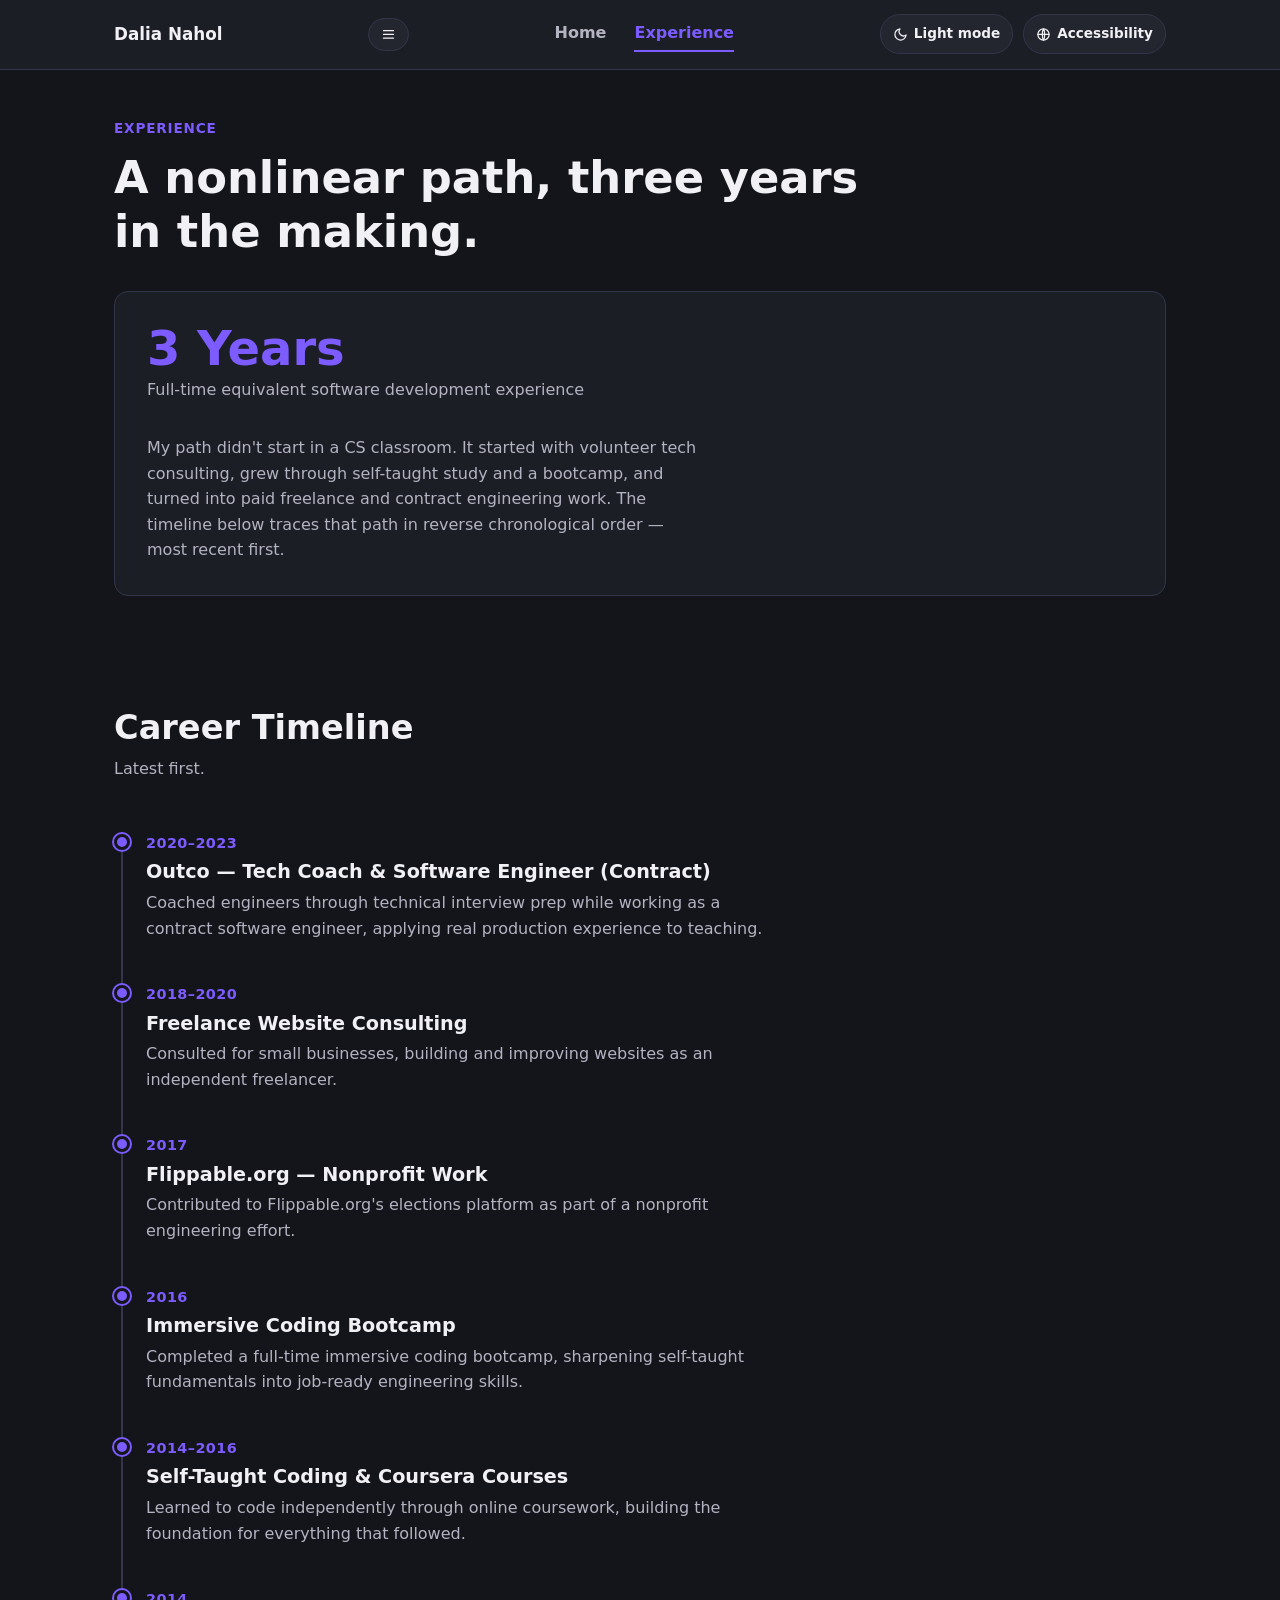
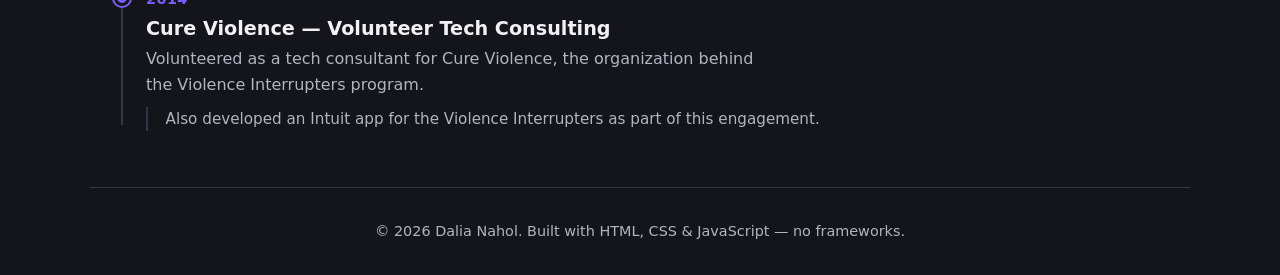
==== experience.html @ ab6d6e76 "first draft" ====
<!doctype html>
<html lang="en">
<head>
<meta charset="utf-8">
<meta name="viewport" content="width=device-width, initial-scale=1">
<title>Experience — Dalia Nahol</title>
<meta name="description" content="Career timeline for Dalia Nahol: 3 years of full-time equivalent software development experience across nonprofit, freelance, and contract work.">
<link rel="icon" href="assets/images/favicon.svg" type="image/svg+xml">
<link rel="stylesheet" href="css/styles.css">
<script>
  (function () {
    try {
      var theme = window.localStorage.getItem("theme");
      if (theme === "light") document.documentElement.setAttribute("data-theme", "light");
      var a11y = window.localStorage.getItem("a11y");
      if (a11y === "true") document.documentElement.setAttribute("data-a11y", "true");
    } catch (e) { /* localStorage unavailable; default dark theme applies */ }
  })();
</script>
</head>
<body>
<a class="skip-link" href="#main">Skip to main content</a>

<header class="site-header">
  <div class="container header-inner">
    <a class="brand" href="index.html">
      Dalia Nahol
    </a>

    <button class="icon-btn nav-toggle" type="button" data-nav-toggle aria-expanded="false" aria-controls="main-nav">
      <svg class="icon" viewBox="0 0 24 24" fill="none" stroke="currentColor" stroke-width="2" aria-hidden="true">
        <path d="M4 6h16M4 12h16M4 18h16" stroke-linecap="round"/>
      </svg>
      <span class="visually-hidden">Menu</span>
    </button>

    <nav class="main-nav" id="main-nav" data-main-nav aria-label="Primary">
      <a href="index.html">Home</a>
      <a href="experience.html" aria-current="page">Experience</a>
    </nav>

    <div class="header-controls">
      <button class="icon-btn" type="button" data-theme-toggle aria-pressed="false">
        <svg class="icon" viewBox="0 0 24 24" fill="none" stroke="currentColor" stroke-width="2" aria-hidden="true">
          <path d="M21 12.79A9 9 0 1 1 11.21 3 7 7 0 0 0 21 12.79Z" stroke-linejoin="round"/>
        </svg>
        <span data-theme-label>Light mode</span>
      </button>
      <button class="icon-btn" type="button" data-a11y-toggle aria-pressed="false">
        <svg class="icon" viewBox="0 0 24 24" fill="none" stroke="currentColor" stroke-width="2" aria-hidden="true">
          <circle cx="12" cy="12" r="9"/>
          <path d="M3 12h18M12 3c2.5 3 2.5 15 0 18M12 3c-2.5 3-2.5 15 0 18" stroke-linecap="round"/>
        </svg>
        <span>Accessibility</span>
      </button>
    </div>
  </div>
</header>

<main id="main">
  <section class="container" style="padding-top: 3rem;">
    <p class="hero-eyebrow">Experience</p>
    <h1 style="font-size: clamp(1.9rem, 1.5rem + 1.8vw, 2.8rem); max-width: 24ch;">A nonlinear path, three years in the making.</h1>

    <div class="summary-card reveal" style="margin-top: 2rem;">
      <div>
        <div class="summary-stat">3 Years</div>
        <div class="summary-stat-label">Full-time equivalent software development experience</div>
      </div>
      <p class="summary-text">
        My path didn't start in a CS classroom. It started with volunteer tech consulting, grew through
        self-taught study and a bootcamp, and turned into paid freelance and contract engineering work.
        The timeline below traces that path in reverse chronological order — most recent first.
      </p>
    </div>
  </section>

  <section class="container">
    <h2 class="section-title">Career Timeline</h2>
    <p class="section-intro">Latest first.</p>

    <ol class="timeline">
      <li class="timeline-item reveal">
        <span class="timeline-date">2020–2023</span>
        <h3>Outco — Tech Coach &amp; Software Engineer (Contract)</h3>
        <p>Coached engineers through technical interview prep while working as a contract software
          engineer, applying real production experience to teaching.</p>
      </li>

      <li class="timeline-item reveal">
        <span class="timeline-date">2018–2020</span>
        <h3>Freelance Website Consulting</h3>
        <p>Consulted for small businesses, building and improving websites as an independent freelancer.</p>
      </li>

      <li class="timeline-item reveal">
        <span class="timeline-date">2017</span>
        <h3>Flippable.org — Nonprofit Work</h3>
        <p>Contributed to Flippable.org's elections platform as part of a nonprofit engineering effort.</p>
      </li>

      <li class="timeline-item reveal">
        <span class="timeline-date">2016</span>
        <h3>Immersive Coding Bootcamp</h3>
        <p>Completed a full-time immersive coding bootcamp, sharpening self-taught fundamentals into
          job-ready engineering skills.</p>
      </li>

      <li class="timeline-item reveal">
        <span class="timeline-date">2014–2016</span>
        <h3>Self-Taught Coding &amp; Coursera Courses</h3>
        <p>Learned to code independently through online coursework, building the foundation for
          everything that followed.</p>
      </li>

      <li class="timeline-item reveal">
        <span class="timeline-date">2014</span>
        <h3>Cure Violence — Volunteer Tech Consulting</h3>
        <p>Volunteered as a tech consultant for Cure Violence, the organization behind the Violence
          Interrupters program.</p>
        <div class="timeline-sub">Also developed an Intuit app for the Violence Interrupters as part of this engagement.</div>
      </li>
    </ol>
  </section>
</main>

<footer class="site-footer container">
  <p>© 2026 Dalia Nahol. Built with HTML, CSS &amp; JavaScript — no frameworks.</p>
</footer>

<script src="js/main.js" defer></script>
</body>
</html>
---- css/styles.css ----
/* ==========================================================================
   Reset & base
   ========================================================================== */
*,
*::before,
*::after {
  box-sizing: border-box;
}

html {
  -webkit-text-size-adjust: 100%;
  text-size-adjust: 100%;
  scroll-behavior: smooth;
}

body,
h1,
h2,
h3,
p,
ul,
ol,
figure,
blockquote {
  margin: 0;
}

ul,
ol {
  padding: 0;
  list-style: none;
}

img,
svg {
  display: block;
  max-width: 100%;
}

button {
  font: inherit;
  color: inherit;
  background: none;
  border: 0;
  cursor: pointer;
}

a {
  color: inherit;
}

/* ==========================================================================
   Theme tokens
   Default (no attributes) = dark theme. [data-theme="light"] overrides.
   [data-a11y="true"] overrides again with a high-contrast palette + larger type.
   ========================================================================== */
:root {
  --bg: #14151a;
  --bg-elevated: #1c1e26;
  --bg-elevated-2: #23262f;
  --text: #f1f0f5;
  --text-muted: #b4b3c2;
  --border: #33364a;
  --accent: #7c5cff;
  --accent-hover: #9a7fff;
  --accent-text: #ffffff;
  --focus-ring: #ffd166;
  --shadow: rgba(0, 0, 0, 0.45);

  --font-body: "Segoe UI", system-ui, -apple-system, Roboto, Helvetica, Arial, sans-serif;
  --base-font-size: 16px;
  --line-height: 1.6;
  --border-width: 1px;
  --radius: 14px;

  --dur-fast: 150ms;
  --dur-med: 260ms;
  --dur-slow: 420ms;
  --ease: cubic-bezier(0.4, 0, 0.2, 1);
}

html[data-theme="light"] {
  --bg: #f7f7fb;
  --bg-elevated: #ffffff;
  --bg-elevated-2: #eeedf6;
  --text: #1b1c22;
  --text-muted: #55566b;
  --border: #dcdbe6;
  --accent: #5b3df0;
  --accent-hover: #4a2fd6;
  --accent-text: #ffffff;
  --focus-ring: #5b3df0;
  --shadow: rgba(20, 20, 40, 0.12);
}

html[data-a11y="true"] {
  --bg: #000000;
  --bg-elevated: #0d0d0d;
  --bg-elevated-2: #161616;
  --text: #ffffff;
  --text-muted: #f0f0f0;
  --border: #ffffff;
  --accent: #ffd166;
  --accent-hover: #ffe08a;
  --accent-text: #000000;
  --focus-ring: #00e5ff;
  --border-width: 2px;
  --base-font-size: 19px;
  --line-height: 1.75;
}

html[data-theme="light"][data-a11y="true"] {
  --bg: #ffffff;
  --bg-elevated: #ffffff;
  --bg-elevated-2: #f0f0f0;
  --text: #000000;
  --text-muted: #1a1a1a;
  --border: #000000;
  --accent: #2a1a99;
  --accent-hover: #1c0f7a;
  --accent-text: #ffffff;
  --focus-ring: #b3390a;
}

body {
  background: var(--bg);
  color: var(--text);
  font-family: var(--font-body);
  font-size: var(--base-font-size);
  line-height: var(--line-height);
  letter-spacing: normal;
  transition: background-color var(--dur-med) var(--ease), color var(--dur-med) var(--ease);
}

html[data-a11y="true"] body {
  letter-spacing: 0.01em;
}

h1,
h2,
h3 {
  line-height: 1.2;
  font-weight: 700;
}

/* Focus visibility -- never remove without replacing */
a:focus-visible,
button:focus-visible,
[tabindex]:focus-visible {
  outline: 3px solid var(--focus-ring);
  outline-offset: 3px;
  border-radius: 4px;
}

/* Respect reduced-motion preference: shorten/disable non-essential animation */
@media (prefers-reduced-motion: reduce) {
  html {
    scroll-behavior: auto;
  }
  *,
  *::before,
  *::after {
    animation-duration: 0.001ms !important;
    animation-iteration-count: 1 !important;
    transition-duration: 0.001ms !important;
    scroll-behavior: auto !important;
  }
}

/* ==========================================================================
   Utility
   ========================================================================== */
.visually-hidden {
  position: absolute;
  width: 1px;
  height: 1px;
  padding: 0;
  margin: -1px;
  overflow: hidden;
  clip: rect(0, 0, 0, 0);
  white-space: nowrap;
  border: 0;
}

.skip-link {
  position: absolute;
  left: 1rem;
  top: -4rem;
  z-index: 1000;
  background: var(--accent);
  color: var(--accent-text);
  padding: 0.75rem 1.25rem;
  border-radius: 8px;
  font-weight: 600;
  transition: top var(--dur-fast) var(--ease);
}

.skip-link:focus {
  top: 1rem;
}

.container {
  width: 100%;
  max-width: 1100px;
  margin-inline: auto;
  padding-inline: 1.5rem;
}

.section-title {
  font-size: clamp(1.5rem, 1.2rem + 1.2vw, 2.1rem);
  margin-bottom: 0.5rem;
}

.section-intro {
  color: var(--text-muted);
  max-width: 60ch;
  margin-bottom: 2rem;
}

section {
  padding-block: 3.5rem;
}

/* ==========================================================================
   Header / Nav
   ========================================================================== */
.site-header {
  position: sticky;
  top: 0;
  z-index: 100;
  background: var(--bg-elevated);
  border-bottom: var(--border-width) solid var(--border);
  transition: background-color var(--dur-med) var(--ease), border-color var(--dur-med) var(--ease);
}

.header-inner {
  display: flex;
  align-items: center;
  justify-content: space-between;
  gap: 1rem;
  padding-block: 0.9rem;
}

.brand {
  display: flex;
  align-items: center;
  gap: 0.6rem;
  font-weight: 700;
  font-size: 1.05rem;
  text-decoration: none;
  white-space: nowrap;
}

.brand img {
  width: 30px;
  height: 30px;
  border-radius: 8px;
}

.nav-toggle {
  display: none;
  padding: 0.5rem;
  border-radius: 8px;
}

.nav-toggle:hover {
  background: var(--bg-elevated-2);
}

.main-nav {
  display: flex;
  align-items: center;
  gap: 1.75rem;
}

.main-nav a {
  text-decoration: none;
  color: var(--text-muted);
  font-weight: 600;
  padding-block: 0.25rem;
  border-bottom: 2px solid transparent;
  transition: color var(--dur-fast) var(--ease), border-color var(--dur-fast) var(--ease);
}

.main-nav a:hover {
  color: var(--text);
}

.main-nav a[aria-current="page"] {
  color: var(--accent);
  border-color: var(--accent);
}

.header-controls {
  display: flex;
  align-items: center;
  gap: 0.6rem;
}

.icon-btn {
  display: inline-flex;
  align-items: center;
  gap: 0.4rem;
  padding: 0.5rem 0.75rem;
  border-radius: 999px;
  border: var(--border-width) solid var(--border);
  background: var(--bg-elevated-2);
  font-size: 0.85rem;
  font-weight: 600;
  transition: background-color var(--dur-fast) var(--ease), transform var(--dur-fast) var(--ease),
    border-color var(--dur-fast) var(--ease);
}

.icon-btn:hover {
  background: var(--accent);
  color: var(--accent-text);
  border-color: var(--accent);
}

.icon-btn:active {
  transform: scale(0.96);
}

.icon-btn[aria-pressed="true"] {
  background: var(--accent);
  color: var(--accent-text);
  border-color: var(--accent);
}

.icon-btn .icon {
  width: 1.1em;
  height: 1.1em;
  flex-shrink: 0;
}

@media (max-width: 720px) {
  .nav-toggle {
    display: inline-flex;
  }

  .main-nav {
    position: absolute;
    left: 0;
    right: 0;
    top: 100%;
    flex-direction: column;
    align-items: flex-start;
    gap: 0;
    background: var(--bg-elevated);
    border-bottom: var(--border-width) solid var(--border);
    max-height: 0;
    overflow: hidden;
    transition: max-height var(--dur-med) var(--ease);
  }

  .main-nav.is-open {
    max-height: 240px;
  }

  .main-nav a {
    width: 100%;
    padding: 0.9rem 1.5rem;
    border-bottom: 1px solid var(--border);
    border-left: 3px solid transparent;
  }

  .main-nav a[aria-current="page"] {
    border-left-color: var(--accent);
    border-bottom-color: var(--border);
  }

  .header-controls span.icon-btn-label {
    display: none;
  }
}

/* ==========================================================================
   Hero
   ========================================================================== */
.hero {
  padding-block: clamp(3rem, 6vw, 6rem);
  text-align: left;
}

.hero-eyebrow {
  color: var(--accent);
  font-weight: 700;
  letter-spacing: 0.06em;
  text-transform: uppercase;
  font-size: 0.85rem;
  margin-bottom: 0.75rem;
}

.hero h1 {
  font-size: clamp(2.1rem, 1.6rem + 2.4vw, 3.4rem);
  max-width: 18ch;
}

.hero p.lede {
  margin-top: 1.25rem;
  max-width: 60ch;
  font-size: 1.15rem;
  color: var(--text-muted);
}

.hero-ctas {
  margin-top: 2rem;
  display: flex;
  flex-wrap: wrap;
  gap: 1rem;
}

.btn {
  display: inline-flex;
  align-items: center;
  gap: 0.5rem;
  padding: 0.85rem 1.6rem;
  border-radius: 999px;
  font-weight: 700;
  text-decoration: none;
  transition: background-color var(--dur-fast) var(--ease), transform var(--dur-fast) var(--ease),
    box-shadow var(--dur-fast) var(--ease), color var(--dur-fast) var(--ease);
}

.btn-primary {
  background: var(--accent);
  color: var(--accent-text);
}

.btn-primary:hover {
  background: var(--accent-hover);
  box-shadow: 0 10px 30px -12px var(--shadow);
  transform: translateY(-2px);
}

.btn-secondary {
  background: transparent;
  border: var(--border-width) solid var(--border);
  color: var(--text);
}

.btn-secondary:hover {
  border-color: var(--accent);
  color: var(--accent);
  transform: translateY(-2px);
}

/* ==========================================================================
   Scroll-reveal
   ========================================================================== */
.reveal {
  opacity: 0;
  transform: translateY(24px);
  transition: opacity var(--dur-slow) var(--ease), transform var(--dur-slow) var(--ease);
}

.reveal.is-visible {
  opacity: 1;
  transform: translateY(0);
}

/* ==========================================================================
   Cards
   ========================================================================== */
.card-grid {
  display: grid;
  grid-template-columns: repeat(auto-fit, minmax(260px, 1fr));
  gap: 1.5rem;
}

.card {
  background: var(--bg-elevated);
  border: var(--border-width) solid var(--border);
  border-radius: var(--radius);
  overflow: hidden;
  display: flex;
  flex-direction: column;
  transition: transform var(--dur-fast) var(--ease), box-shadow var(--dur-fast) var(--ease),
    border-color var(--dur-fast) var(--ease), background-color var(--dur-med) var(--ease);
}

.card:hover {
  transform: translateY(-6px);
  box-shadow: 0 20px 40px -20px var(--shadow);
  border-color: var(--accent);
}

.card-thumb {
  aspect-ratio: 4 / 3;
  width: 100%;
  object-fit: cover;
  background: var(--bg-elevated-2);
}

.card-body {
  padding: 1.25rem 1.4rem 1.5rem;
  display: flex;
  flex-direction: column;
  gap: 0.6rem;
  flex: 1;
}

.card-body h3 {
  font-size: 1.15rem;
}

.card-caption {
  color: var(--text-muted);
  font-size: 0.95rem;
  flex: 1;
}

.card-actions {
  display: flex;
  gap: 0.75rem;
  margin-top: 0.5rem;
  flex-wrap: wrap;
}

.card-actions .btn {
  padding: 0.55rem 1.1rem;
  font-size: 0.9rem;
}

/* ==========================================================================
   Gallery (graphic design placeholders inside Work)
   ========================================================================== */
.gallery-grid {
  display: grid;
  grid-template-columns: repeat(auto-fit, minmax(180px, 1fr));
  gap: 1.25rem;
}

.gallery-item {
  background: var(--bg-elevated);
  border: var(--border-width) solid var(--border);
  border-radius: var(--radius);
  overflow: hidden;
  padding: 0;
  text-align: left;
  transition: transform var(--dur-fast) var(--ease), border-color var(--dur-fast) var(--ease);
}

.gallery-item:hover {
  transform: translateY(-4px);
  border-color: var(--accent);
}

.gallery-item img {
  width: 100%;
  height: auto;
}

.gallery-caption {
  display: block;
  padding: 0.6rem 0.9rem;
  font-size: 0.85rem;
  color: var(--text-muted);
}

/* ==========================================================================
   Modal / lightbox
   ========================================================================== */
.modal-overlay {
  position: fixed;
  inset: 0;
  background: rgba(0, 0, 0, 0.6);
  display: flex;
  align-items: center;
  justify-content: center;
  padding: 1.5rem;
  z-index: 1000;
  opacity: 0;
  visibility: hidden;
  transition: opacity var(--dur-med) var(--ease), visibility 0s linear var(--dur-med);
}

.modal-overlay.is-open {
  opacity: 1;
  visibility: visible;
  transition: opacity var(--dur-med) var(--ease), visibility 0s linear 0s;
}

.modal {
  position: relative;
  background: var(--bg-elevated);
  border: var(--border-width) solid var(--border);
  border-radius: var(--radius);
  max-width: 640px;
  width: 100%;
  max-height: 85vh;
  overflow-y: auto;
  padding: 1.75rem;
  transform: scale(0.94) translateY(10px);
  transition: transform var(--dur-med) var(--ease);
}

.modal-overlay.is-open .modal {
  transform: scale(1) translateY(0);
}

.modal-body {
  padding-right: 2.5rem;
}

.modal-close {
  position: absolute;
  top: 1.25rem;
  right: 1.25rem;
  padding: 0.4rem;
  border-radius: 8px;
  flex-shrink: 0;
  background: var(--bg-elevated-2);
  border: var(--border-width) solid var(--border);
}

.modal-close:hover {
  background: var(--bg-elevated-2);
}

.modal-media {
  width: 100%;
  border-radius: 10px;
  overflow: hidden;
  margin-bottom: 1rem;
  border: var(--border-width) solid var(--border);
}

.modal-media img {
  width: 100%;
}

.modal-embed-note {
  padding: 2.5rem 1rem;
  text-align: center;
  color: var(--text-muted);
  background: var(--bg-elevated-2);
  font-size: 0.9rem;
}

.modal p {
  color: var(--text-muted);
  margin-bottom: 0.75rem;
}

.modal-link {
  color: var(--accent);
  font-weight: 700;
  text-decoration: underline;
}

/* ==========================================================================
   Experience page: summary + timeline
   ========================================================================== */
.summary-card {
  background: var(--bg-elevated);
  border: var(--border-width) solid var(--border);
  border-radius: var(--radius);
  padding: 2rem;
  display: flex;
  flex-wrap: wrap;
  gap: 2rem;
  align-items: center;
  justify-content: space-between;
}

.summary-stat {
  font-size: clamp(2.2rem, 1.6rem + 2vw, 3rem);
  font-weight: 800;
  color: var(--accent);
  line-height: 1;
}

.summary-stat-label {
  color: var(--text-muted);
  margin-top: 0.35rem;
}

.summary-text {
  max-width: 55ch;
  color: var(--text-muted);
}

.timeline {
  position: relative;
  margin-top: 3rem;
  padding-left: 2rem;
}

.timeline::before {
  content: "";
  position: absolute;
  left: 7px;
  top: 6px;
  bottom: 6px;
  width: 2px;
  background: var(--border);
}

.timeline-item {
  position: relative;
  padding-bottom: 2.5rem;
}

.timeline-item:last-child {
  padding-bottom: 0;
}

.timeline-item::before {
  content: "";
  position: absolute;
  left: -2rem;
  top: 4px;
  width: 16px;
  height: 16px;
  border-radius: 50%;
  background: var(--accent);
  border: 3px solid var(--bg);
  box-shadow: 0 0 0 2px var(--accent);
}

.timeline-date {
  display: inline-block;
  font-weight: 700;
  color: var(--accent);
  font-size: 0.9rem;
  letter-spacing: 0.03em;
  margin-bottom: 0.35rem;
}

.timeline-item h3 {
  font-size: 1.2rem;
  margin-bottom: 0.4rem;
}

.timeline-item p {
  color: var(--text-muted);
  max-width: 62ch;
}

.timeline-sub {
  margin-top: 0.6rem;
  padding-left: 1.1rem;
  border-left: 2px solid var(--border);
  color: var(--text-muted);
  font-size: 0.95rem;
}

/* ==========================================================================
   Footer
   ========================================================================== */
.site-footer {
  border-top: var(--border-width) solid var(--border);
  padding-block: 2rem;
  color: var(--text-muted);
  font-size: 0.9rem;
  text-align: center;
  transition: border-color var(--dur-med) var(--ease);
}

.site-footer a {
  color: var(--text);
  text-decoration: underline;
}
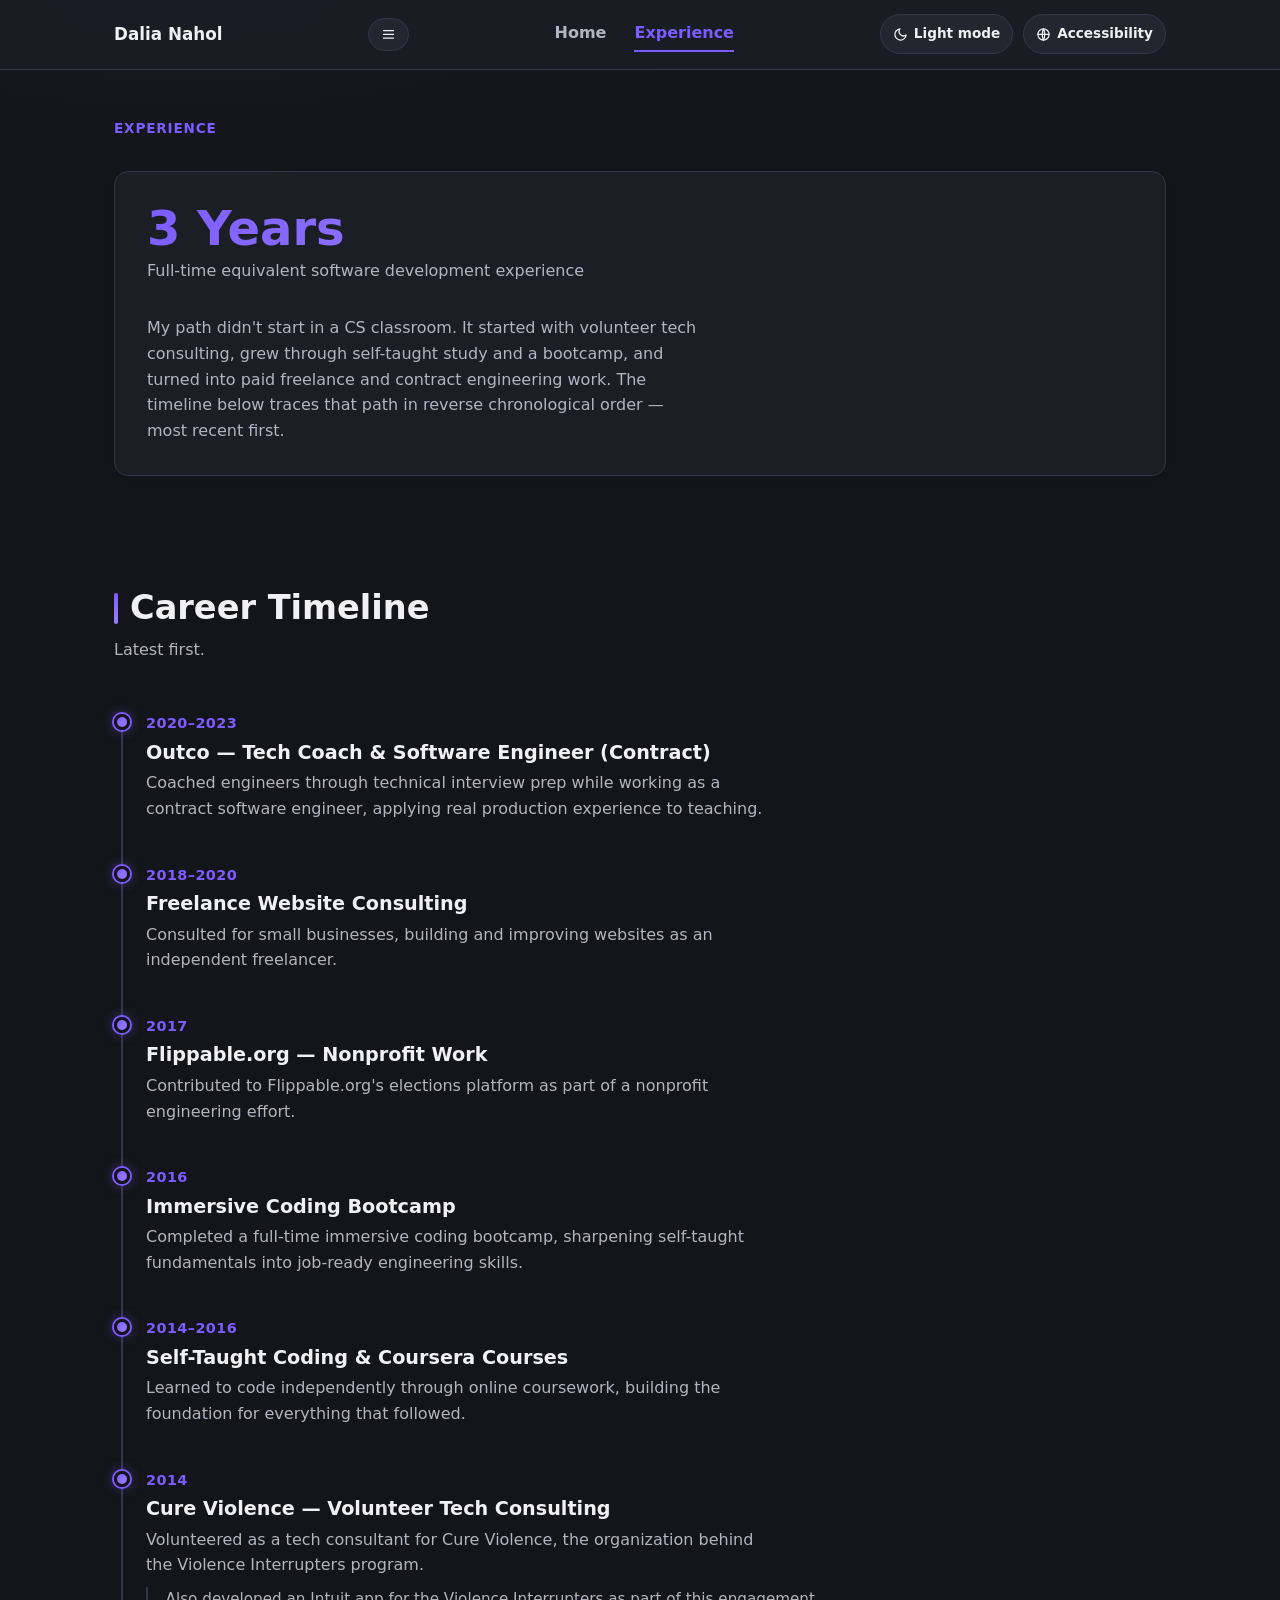
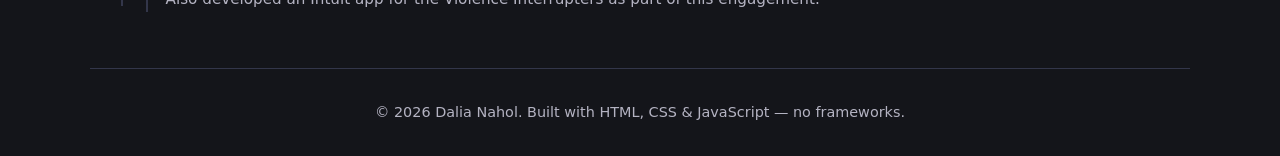
==== commit 19b5600a: "fix h1 for w3 validator and screen reader compliance" ====
--- a/experience.html
+++ b/experience.html
@@ -59,8 +59,8 @@
 
 <main id="main">
   <section class="container" style="padding-top: 3rem;">
+    <h1 class="visually-hidden">Experience — Dalia Nahol</h1>
     <p class="hero-eyebrow">Experience</p>
-    <h1 style="font-size: clamp(1.9rem, 1.5rem + 1.8vw, 2.8rem); max-width: 24ch;">A nonlinear path, three years in the making.</h1>
 
     <div class="summary-card reveal" style="margin-top: 2rem;">
       <div>
--- a/css/styles.css
+++ b/css/styles.css
@@ -123,7 +123,7 @@
 }
 
 body {
-  background: var(--bg);
+  background: radial-gradient(1200px 600px at 15% -10%, color-mix(in srgb, var(--accent) 7%, transparent), transparent 60%), var(--bg);
   color: var(--text);
   font-family: var(--font-body);
   font-size: var(--base-font-size);
@@ -133,6 +133,7 @@
 }
 
 html[data-a11y="true"] body {
+  background: var(--bg);
   letter-spacing: 0.01em;
 }
 
@@ -207,8 +208,21 @@
 }
 
 .section-title {
+  position: relative;
   font-size: clamp(1.5rem, 1.2rem + 1.2vw, 2.1rem);
   margin-bottom: 0.5rem;
+  padding-left: 1rem;
+}
+
+.section-title::before {
+  content: "";
+  position: absolute;
+  left: 0;
+  top: 0.15em;
+  bottom: 0.15em;
+  width: 4px;
+  border-radius: 999px;
+  background: linear-gradient(180deg, var(--accent), var(--accent-hover));
 }
 
 .section-intro {
@@ -228,7 +242,9 @@
   position: sticky;
   top: 0;
   z-index: 100;
-  background: var(--bg-elevated);
+  background: color-mix(in srgb, var(--bg-elevated) 85%, transparent);
+  backdrop-filter: blur(10px);
+  -webkit-backdrop-filter: blur(10px);
   border-bottom: var(--border-width) solid var(--border);
   transition: background-color var(--dur-med) var(--ease), border-color var(--dur-med) var(--ease);
 }
@@ -312,7 +328,7 @@
 }
 
 .icon-btn:hover {
-  background: var(--accent);
+  background: linear-gradient(135deg, var(--accent), var(--accent-hover));
   color: var(--accent-text);
   border-color: var(--accent);
 }
@@ -322,7 +338,7 @@
 }
 
 .icon-btn[aria-pressed="true"] {
-  background: var(--accent);
+  background: linear-gradient(135deg, var(--accent), var(--accent-hover));
   color: var(--accent-text);
   border-color: var(--accent);
 }
@@ -423,13 +439,13 @@
 }
 
 .btn-primary {
-  background: var(--accent);
+  background: linear-gradient(135deg, var(--accent), var(--accent-hover));
   color: var(--accent-text);
+  box-shadow: 0 4px 16px -8px var(--shadow);
 }
 
 .btn-primary:hover {
-  background: var(--accent-hover);
-  box-shadow: 0 10px 30px -12px var(--shadow);
+  box-shadow: 0 10px 30px -10px var(--shadow);
   transform: translateY(-2px);
 }
 
@@ -475,6 +491,7 @@
   overflow: hidden;
   display: flex;
   flex-direction: column;
+  box-shadow: 0 2px 10px -6px var(--shadow);
   transition: transform var(--dur-fast) var(--ease), box-shadow var(--dur-fast) var(--ease),
     border-color var(--dur-fast) var(--ease), background-color var(--dur-med) var(--ease);
 }
@@ -538,12 +555,15 @@
   overflow: hidden;
   padding: 0;
   text-align: left;
-  transition: transform var(--dur-fast) var(--ease), border-color var(--dur-fast) var(--ease);
+  box-shadow: 0 2px 10px -6px var(--shadow);
+  transition: transform var(--dur-fast) var(--ease), border-color var(--dur-fast) var(--ease),
+    box-shadow var(--dur-fast) var(--ease);
 }
 
 .gallery-item:hover {
   transform: translateY(-4px);
   border-color: var(--accent);
+  box-shadow: 0 14px 30px -16px var(--shadow);
 }
 
 .gallery-item img {
@@ -591,6 +611,7 @@
   max-height: 85vh;
   overflow-y: auto;
   padding: 1.75rem;
+  box-shadow: 0 30px 60px -20px var(--shadow);
   transform: scale(0.94) translateY(10px);
   transition: transform var(--dur-med) var(--ease);
 }
@@ -662,13 +683,23 @@
   gap: 2rem;
   align-items: center;
   justify-content: space-between;
+  box-shadow: 0 2px 10px -6px var(--shadow);
 }
 
 .summary-stat {
   font-size: clamp(2.2rem, 1.6rem + 2vw, 3rem);
   font-weight: 800;
+  line-height: 1;
+  background: linear-gradient(135deg, var(--accent), var(--accent-hover));
+  -webkit-background-clip: text;
+  background-clip: text;
+  color: transparent;
+}
+
+html[data-a11y="true"] .summary-stat {
+  -webkit-background-clip: initial;
+  background-clip: initial;
   color: var(--accent);
-  line-height: 1;
 }
 
 .summary-stat-label {
@@ -714,9 +745,9 @@
   width: 16px;
   height: 16px;
   border-radius: 50%;
-  background: var(--accent);
+  background: linear-gradient(135deg, var(--accent), var(--accent-hover));
   border: 3px solid var(--bg);
-  box-shadow: 0 0 0 2px var(--accent);
+  box-shadow: 0 0 0 2px var(--accent), 0 0 14px -2px var(--accent);
 }
 
 .timeline-date {
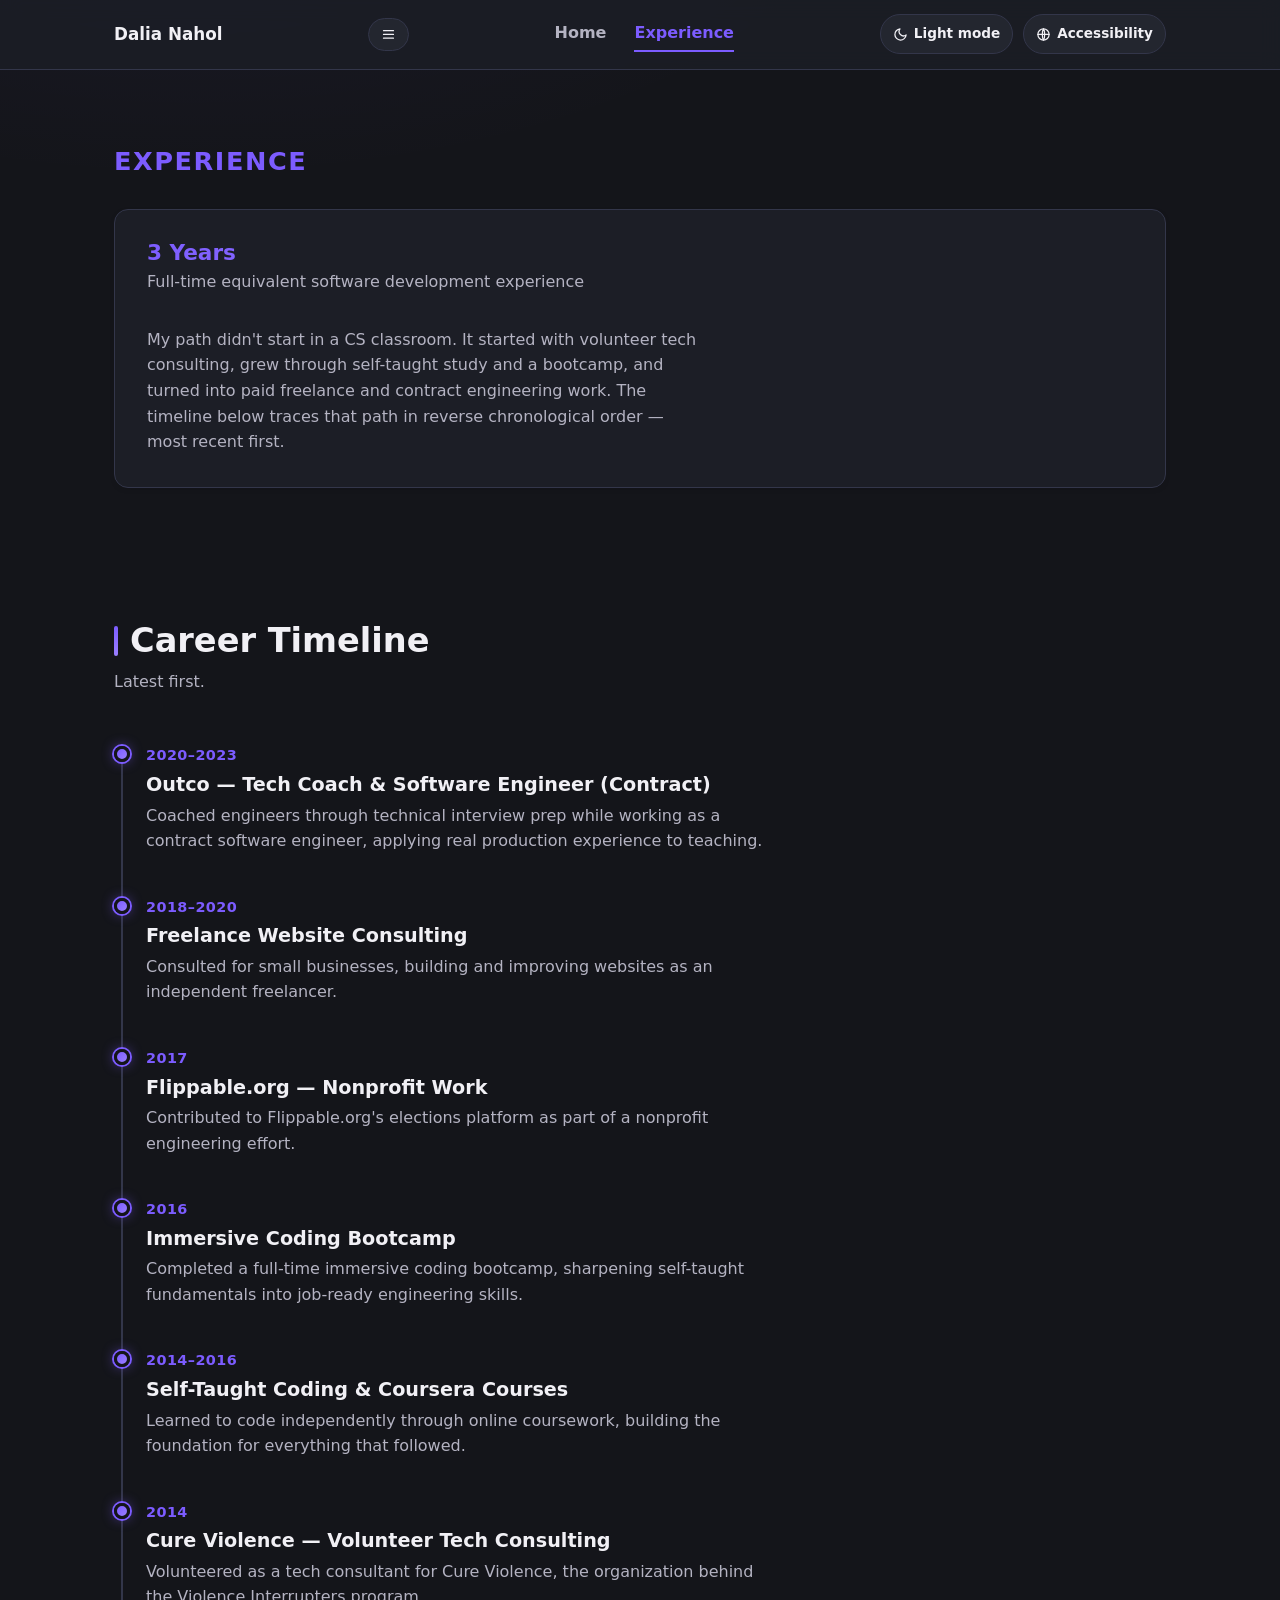
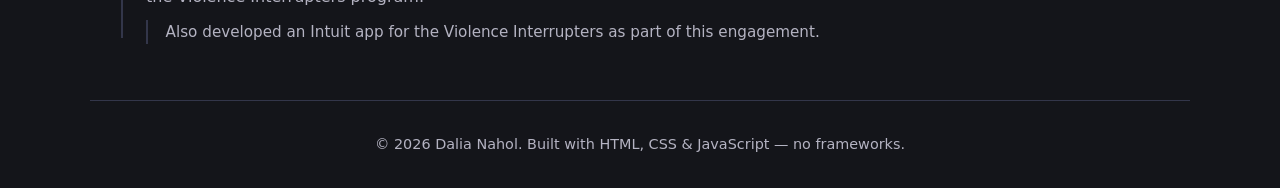
==== commit 7712fc82: "fix hero eyebrow and subheading" ====
--- a/experience.html
+++ b/experience.html
@@ -58,9 +58,8 @@
 </header>
 
 <main id="main">
-  <section class="container" style="padding-top: 3rem;">
-    <h1 class="visually-hidden">Experience — Dalia Nahol</h1>
-    <p class="hero-eyebrow">Experience</p>
+  <section class="hero container">
+    <h1 class="hero-eyebrow">Experience</h1>
 
     <div class="summary-card reveal" style="margin-top: 2rem;">
       <div>
--- a/css/styles.css
+++ b/css/styles.css
@@ -403,13 +403,8 @@
   font-weight: 700;
   letter-spacing: 0.06em;
   text-transform: uppercase;
-  font-size: 0.85rem;
+  font-size: 1.6rem;
   margin-bottom: 0.75rem;
-}
-
-.hero h1 {
-  font-size: clamp(2.1rem, 1.6rem + 2.4vw, 3.4rem);
-  max-width: 18ch;
 }
 
 .hero p.lede {
@@ -687,7 +682,7 @@
 }
 
 .summary-stat {
-  font-size: clamp(2.2rem, 1.6rem + 2vw, 3rem);
+  font-size: 1.35rem;
   font-weight: 800;
   line-height: 1;
   background: linear-gradient(135deg, var(--accent), var(--accent-hover));
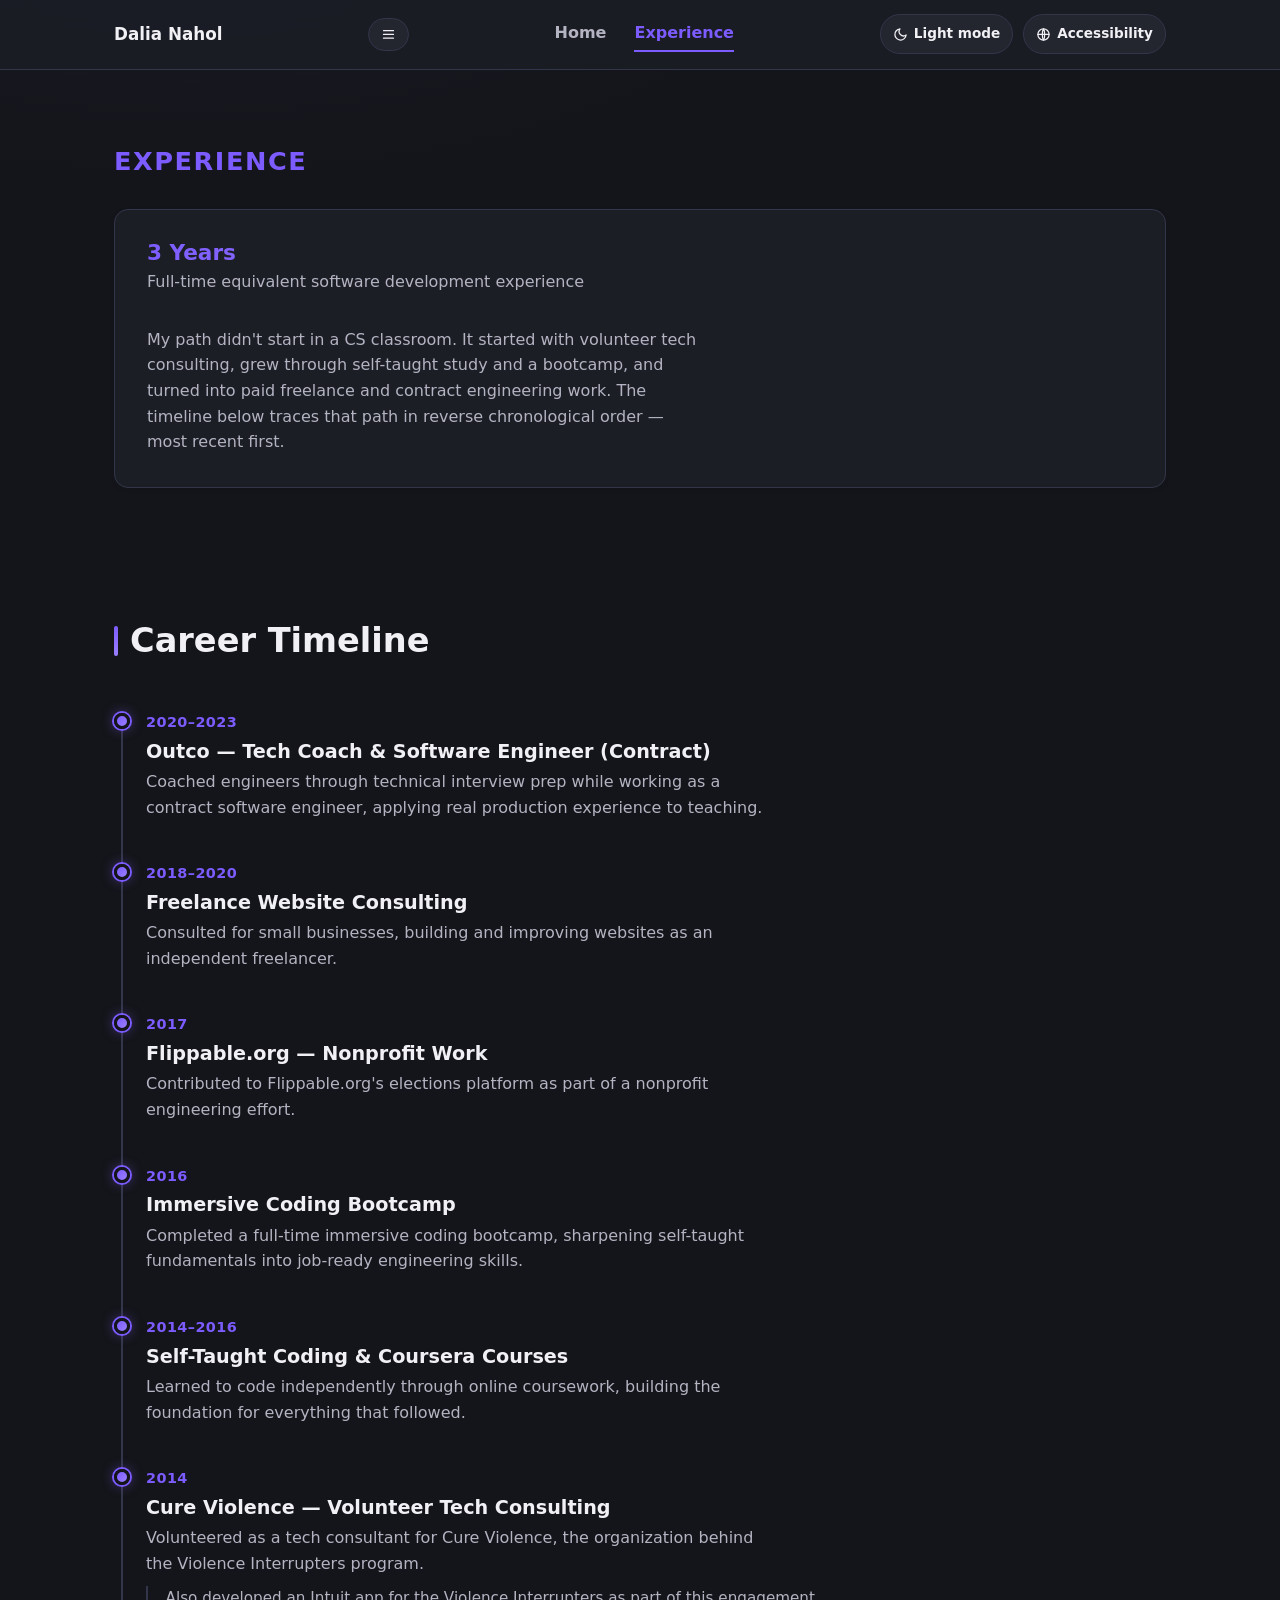
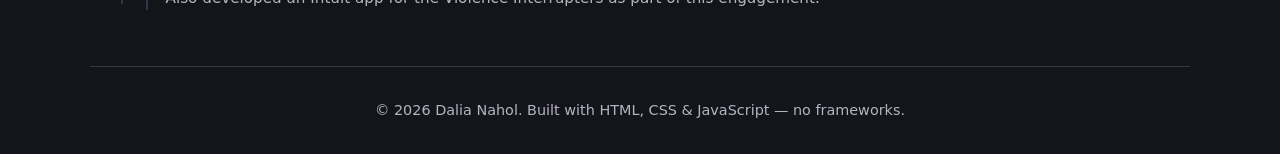
==== commit 876ae4c4: "update photos and links, OS" ====
--- a/experience.html
+++ b/experience.html
@@ -76,8 +76,6 @@
 
   <section class="container">
     <h2 class="section-title">Career Timeline</h2>
-    <p class="section-intro">Latest first.</p>
-
     <ol class="timeline">
       <li class="timeline-item reveal">
         <span class="timeline-date">2020–2023</span>
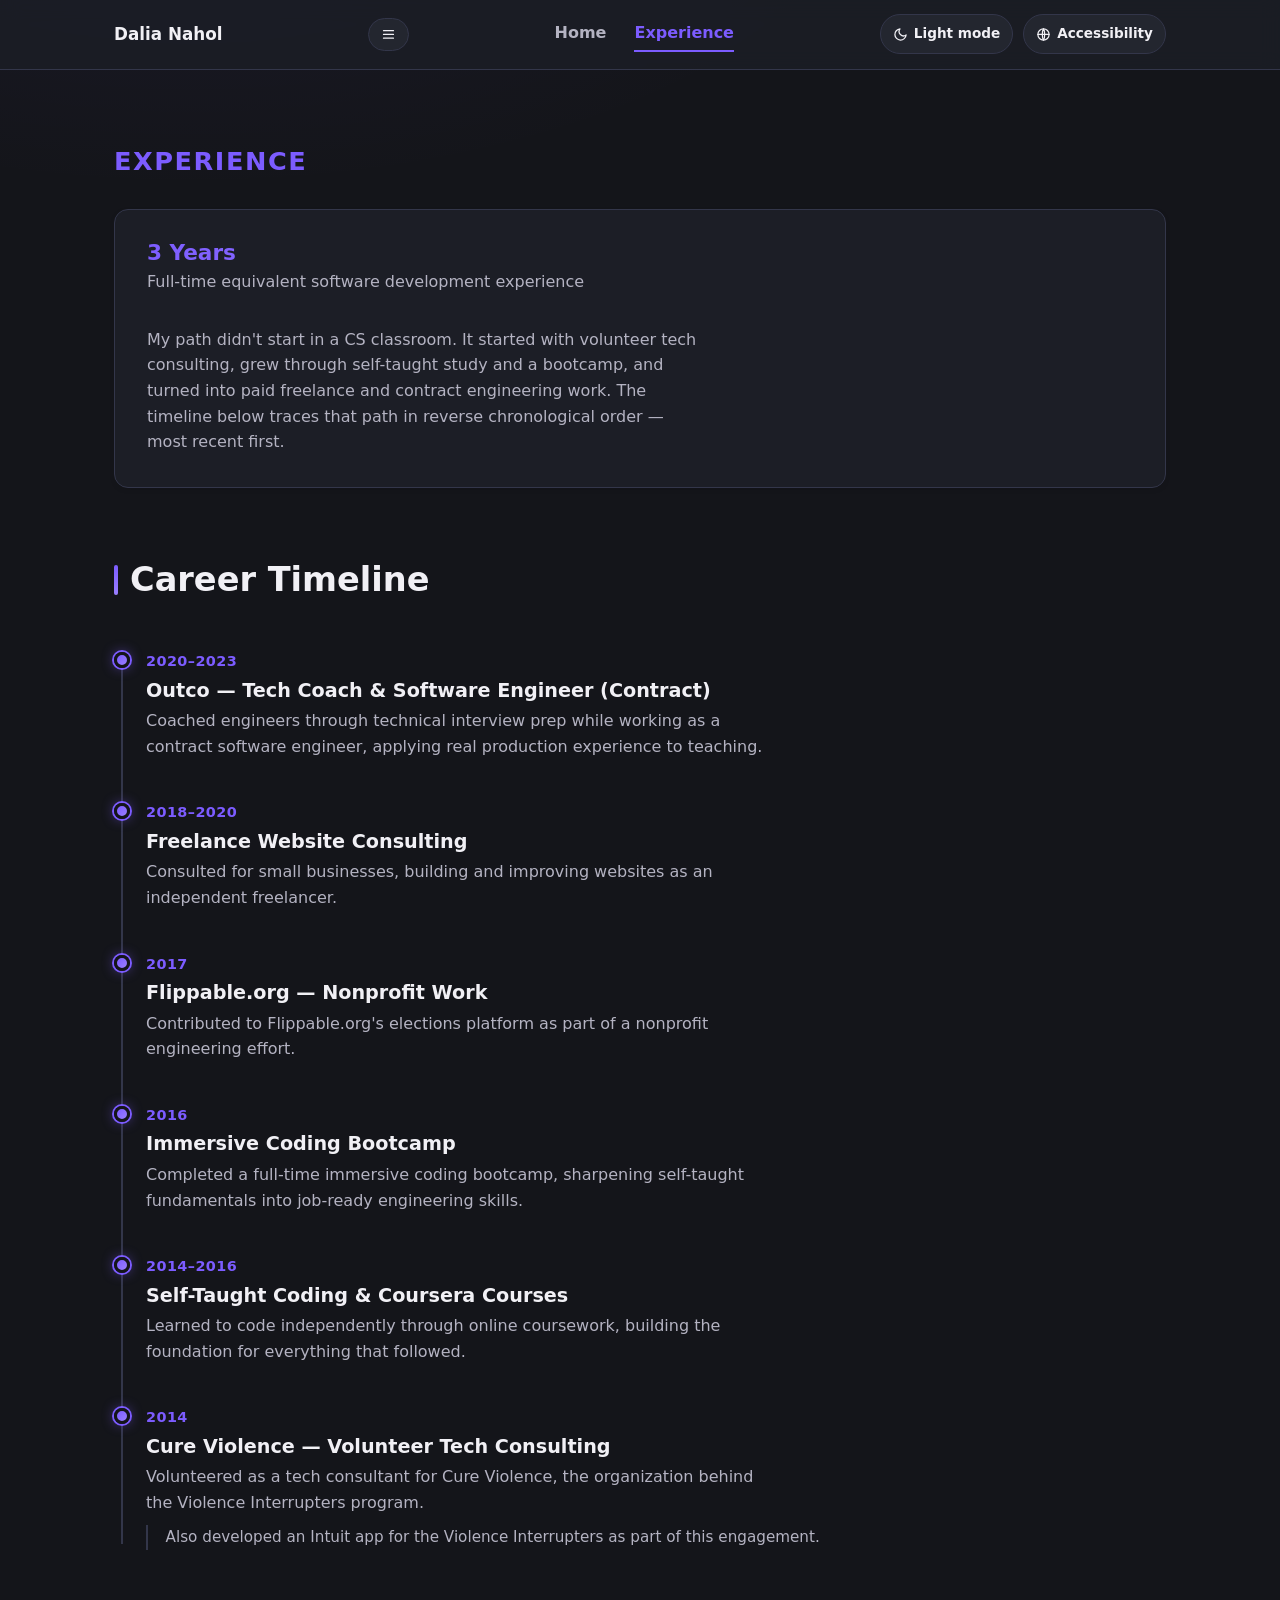
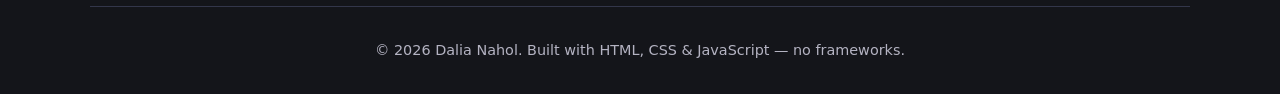
==== commit d265868a: "fixed mobile view" ====
--- a/experience.html
+++ b/experience.html
@@ -40,18 +40,18 @@
     </nav>
 
     <div class="header-controls">
-      <button class="icon-btn" type="button" data-theme-toggle aria-pressed="false">
+      <button class="icon-btn" type="button" data-theme-toggle aria-pressed="false" aria-label="Toggle light and dark theme">
         <svg class="icon" viewBox="0 0 24 24" fill="none" stroke="currentColor" stroke-width="2" aria-hidden="true">
           <path d="M21 12.79A9 9 0 1 1 11.21 3 7 7 0 0 0 21 12.79Z" stroke-linejoin="round"/>
         </svg>
-        <span data-theme-label>Light mode</span>
+        <span class="icon-btn-label" data-theme-label>Light mode</span>
       </button>
-      <button class="icon-btn" type="button" data-a11y-toggle aria-pressed="false">
+      <button class="icon-btn" type="button" data-a11y-toggle aria-pressed="false" aria-label="Toggle accessibility mode">
         <svg class="icon" viewBox="0 0 24 24" fill="none" stroke="currentColor" stroke-width="2" aria-hidden="true">
           <circle cx="12" cy="12" r="9"/>
           <path d="M3 12h18M12 3c2.5 3 2.5 15 0 18M12 3c-2.5 3-2.5 15 0 18" stroke-linecap="round"/>
         </svg>
-        <span>Accessibility</span>
+        <span class="icon-btn-label">Accessibility</span>
       </button>
     </div>
   </div>
--- a/css/styles.css
+++ b/css/styles.css
@@ -11,6 +11,7 @@
   -webkit-text-size-adjust: 100%;
   text-size-adjust: 100%;
   scroll-behavior: smooth;
+  overflow-x: hidden;
 }
 
 body,
@@ -385,16 +386,21 @@
     border-bottom-color: var(--border);
   }
 
-  .header-controls span.icon-btn-label {
+  .header-controls .icon-btn-label {
     display: none;
   }
+
+  .header-controls .icon-btn {
+    padding: 0.5rem;
+  }
 }
 
 /* ==========================================================================
    Hero
    ========================================================================== */
 .hero {
-  padding-block: clamp(3rem, 6vw, 6rem);
+  padding-top: clamp(3rem, 6vw, 6rem);
+  padding-bottom: 1rem;
   text-align: left;
 }
 
@@ -461,8 +467,8 @@
    ========================================================================== */
 .reveal {
   opacity: 0;
-  transform: translateY(24px);
-  transition: opacity var(--dur-slow) var(--ease), transform var(--dur-slow) var(--ease);
+  transform: translateY(12px);
+  transition: opacity var(--dur-med) var(--ease), transform var(--dur-med) var(--ease);
 }
 
 .reveal.is-visible {
